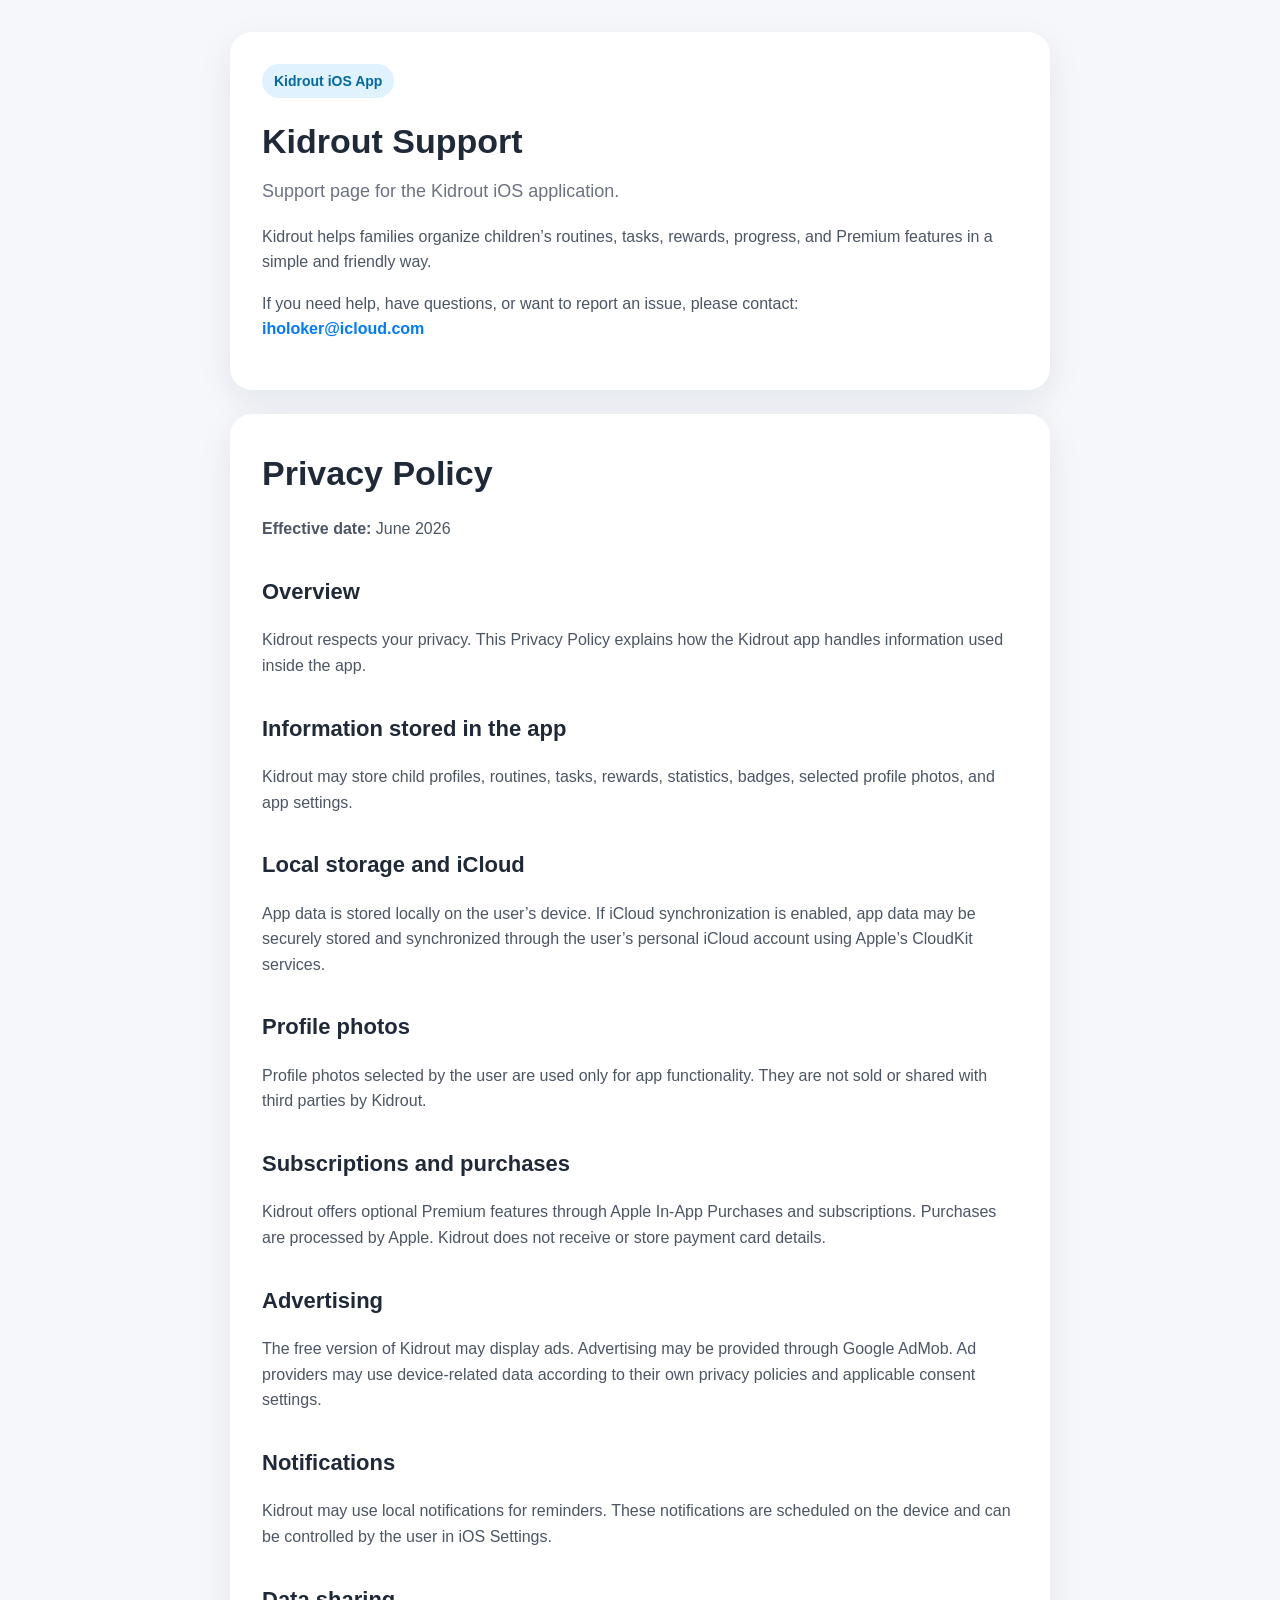
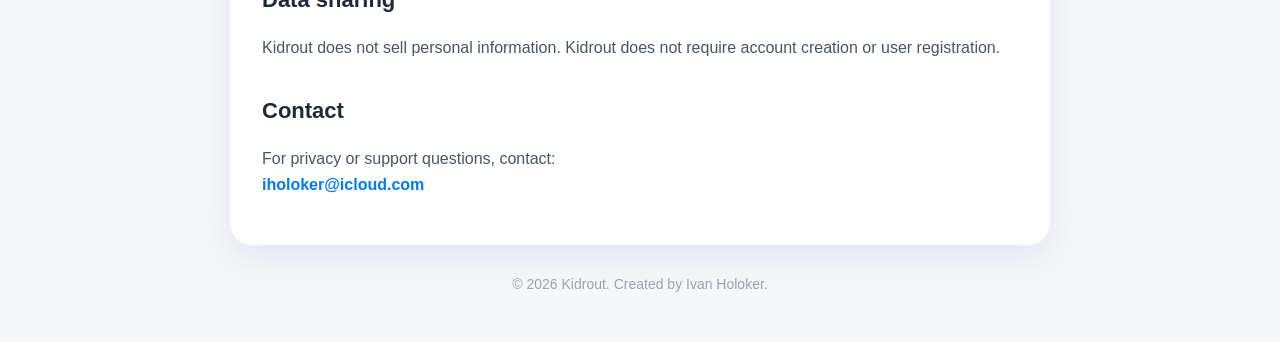
==== privacy.html @ a79673f6 "Add privacy policy page" ====
<!DOCTYPE html>
<html lang="en">
<head>
  <meta charset="UTF-8" />
  <meta name="viewport" content="width=device-width, initial-scale=1.0" />
  <title>Kidrout Support & Privacy Policy</title>
  <style>
    body {
      margin: 0;
      font-family: -apple-system, BlinkMacSystemFont, "Segoe UI", sans-serif;
      background: #f5f7fb;
      color: #1f2937;
      line-height: 1.6;
    }

    .container {
      max-width: 820px;
      margin: 0 auto;
      padding: 32px 20px;
    }

    .card {
      background: #ffffff;
      border-radius: 22px;
      padding: 32px;
      box-shadow: 0 12px 35px rgba(15, 23, 42, 0.08);
      margin-bottom: 24px;
    }

    h1 {
      font-size: 34px;
      margin: 0 0 8px;
    }

    h2 {
      margin-top: 32px;
      font-size: 22px;
    }

    p {
      color: #4b5563;
    }

    .subtitle {
      font-size: 18px;
      color: #6b7280;
      margin-top: 0;
    }

    .badge {
      display: inline-block;
      background: #e0f2fe;
      color: #0369a1;
      padding: 6px 12px;
      border-radius: 999px;
      font-size: 14px;
      font-weight: 600;
      margin-bottom: 16px;
    }

    a {
      color: #007aff;
      text-decoration: none;
      font-weight: 600;
    }

    a:hover {
      text-decoration: underline;
    }

    ul {
      padding-left: 20px;
      color: #4b5563;
    }

    .footer {
      text-align: center;
      color: #9ca3af;
      font-size: 14px;
      margin-top: 28px;
    }

    @media (max-width: 600px) {
      .card {
        padding: 24px;
        border-radius: 18px;
      }

      h1 {
        font-size: 30px;
      }
    }
  </style>
</head>

<body>
  <main class="container">
    <section class="card">
      <span class="badge">Kidrout iOS App</span>
      <h1>Kidrout Support</h1>
      <p class="subtitle">Support page for the Kidrout iOS application.</p>

      <p>
        Kidrout helps families organize children’s routines, tasks, rewards, progress, and Premium features in a simple and friendly way.
      </p>

      <p>
        If you need help, have questions, or want to report an issue, please contact:
        <br />
        <a href="mailto:iholoker@icloud.com">iholoker@icloud.com</a>
      </p>
    </section>

    <section class="card">
      <h1>Privacy Policy</h1>
      <p><strong>Effective date:</strong> June 2026</p>

      <h2>Overview</h2>
      <p>
        Kidrout respects your privacy. This Privacy Policy explains how the Kidrout app handles information used inside the app.
      </p>

      <h2>Information stored in the app</h2>
      <p>
        Kidrout may store child profiles, routines, tasks, rewards, statistics, badges, selected profile photos, and app settings.
      </p>

      <h2>Local storage and iCloud</h2>
      <p>
        App data is stored locally on the user’s device. If iCloud synchronization is enabled, app data may be securely stored and synchronized through the user’s personal iCloud account using Apple’s CloudKit services.
      </p>

      <h2>Profile photos</h2>
      <p>
        Profile photos selected by the user are used only for app functionality. They are not sold or shared with third parties by Kidrout.
      </p>

      <h2>Subscriptions and purchases</h2>
      <p>
        Kidrout offers optional Premium features through Apple In-App Purchases and subscriptions. Purchases are processed by Apple. Kidrout does not receive or store payment card details.
      </p>

      <h2>Advertising</h2>
      <p>
        The free version of Kidrout may display ads. Advertising may be provided through Google AdMob. Ad providers may use device-related data according to their own privacy policies and applicable consent settings.
      </p>

      <h2>Notifications</h2>
      <p>
        Kidrout may use local notifications for reminders. These notifications are scheduled on the device and can be controlled by the user in iOS Settings.
      </p>

      <h2>Data sharing</h2>
      <p>
        Kidrout does not sell personal information. Kidrout does not require account creation or user registration.
      </p>

      <h2>Contact</h2>
      <p>
        For privacy or support questions, contact:
        <br />
        <a href="mailto:iholoker@icloud.com">iholoker@icloud.com</a>
      </p>
    </section>

    <p class="footer">© 2026 Kidrout. Created by Ivan Holoker.</p>
  </main>
</body>
</html>
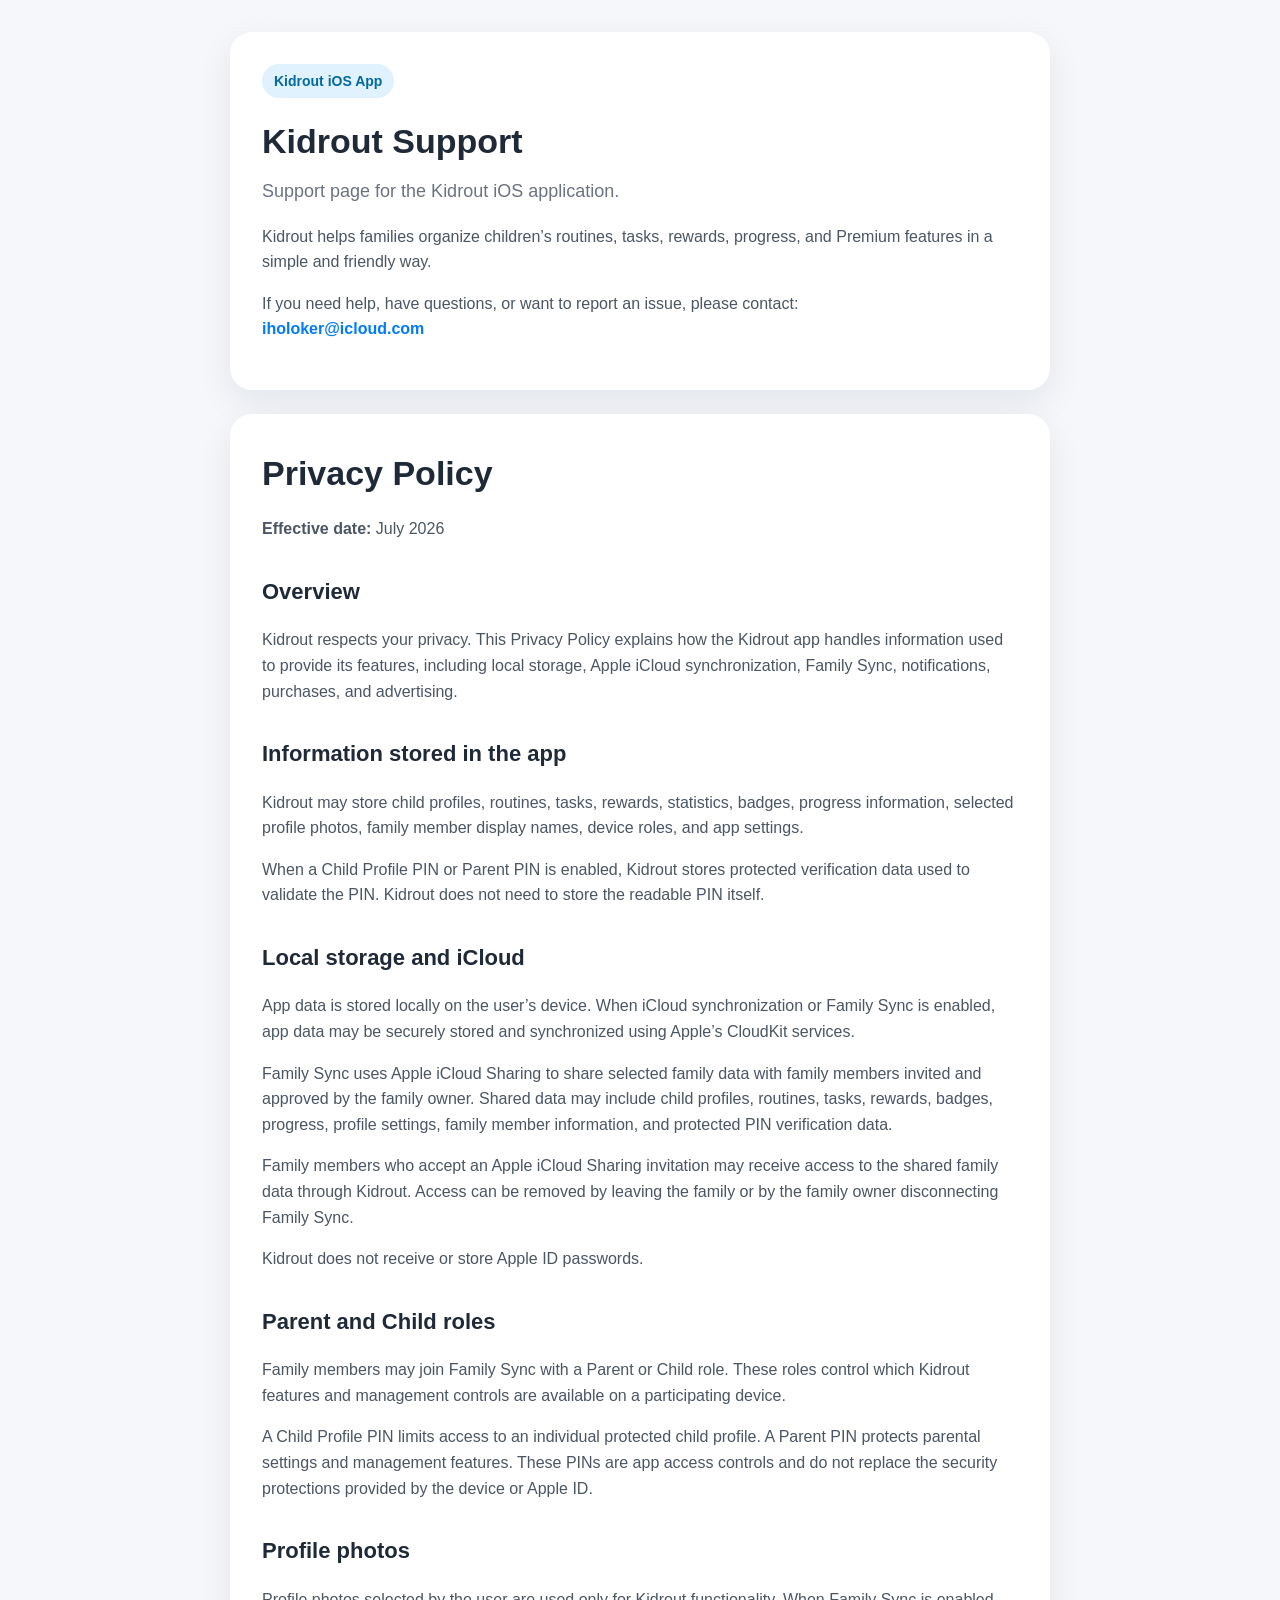
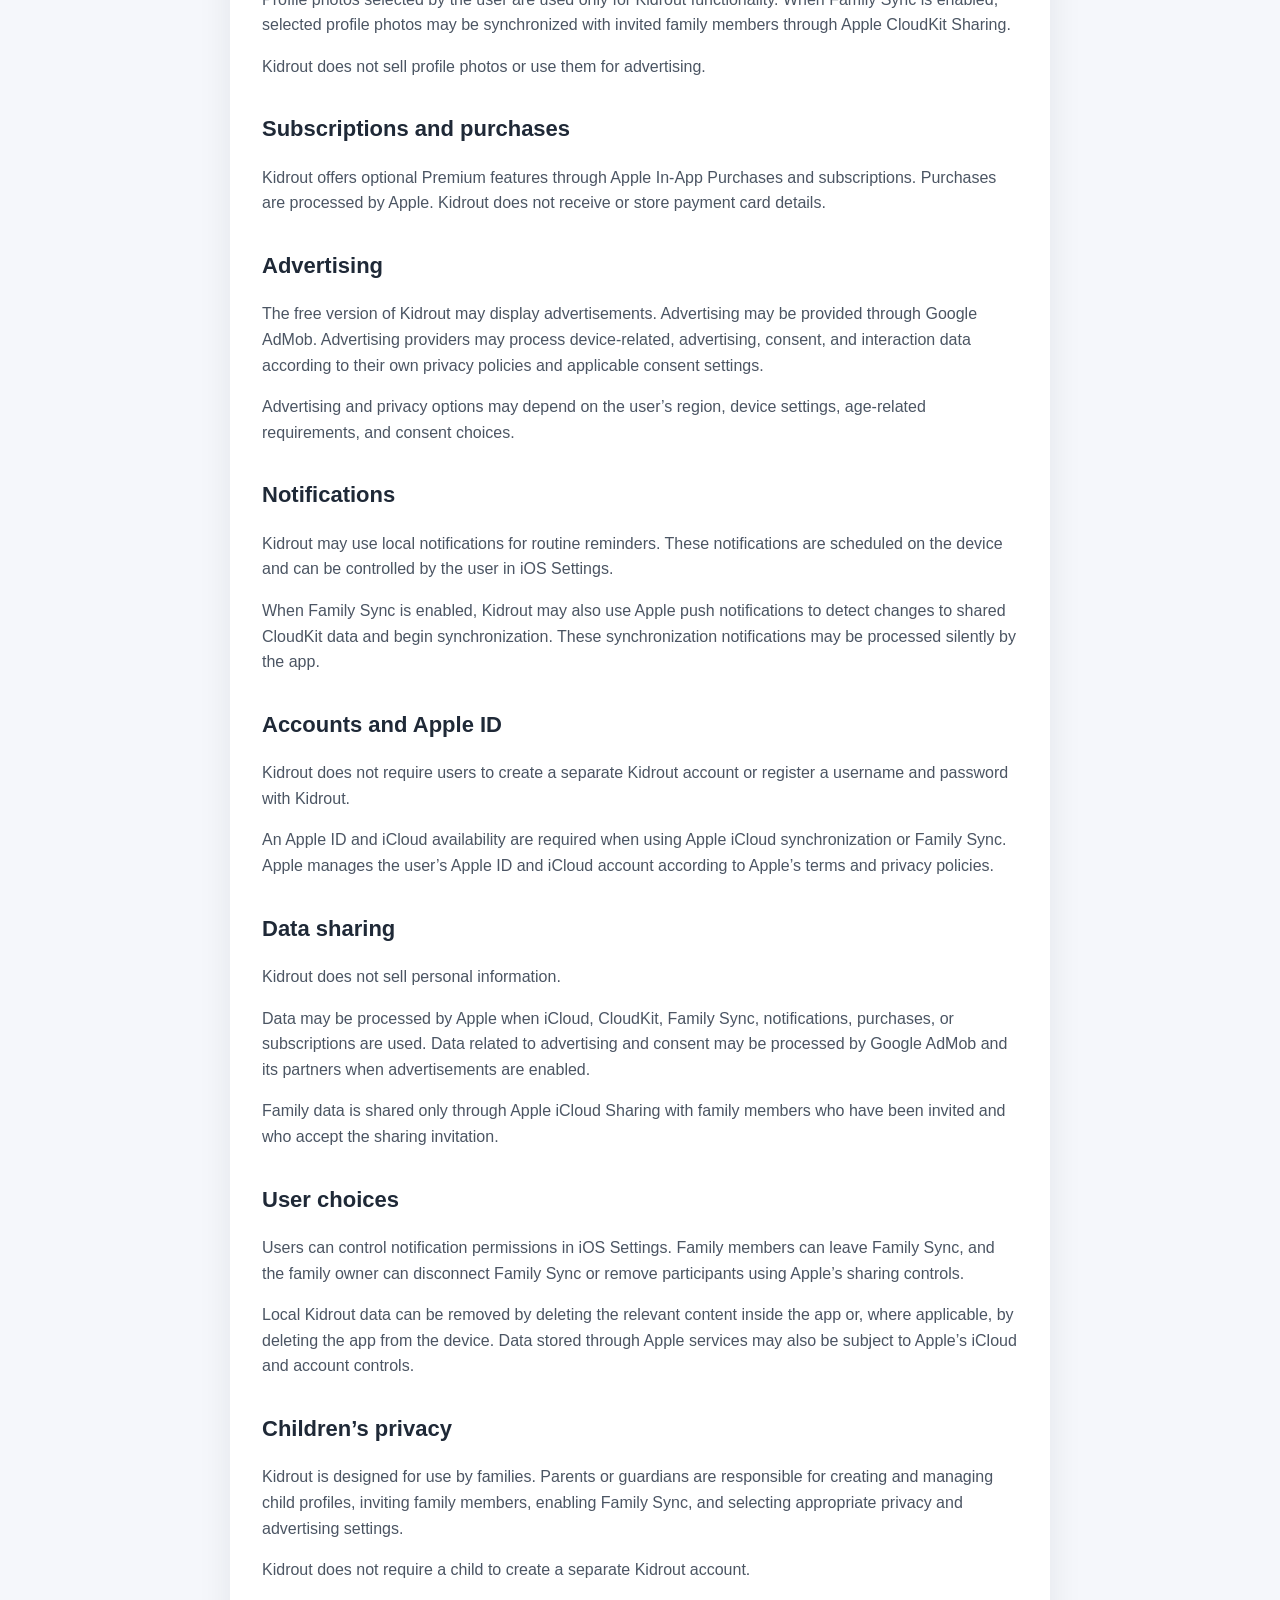
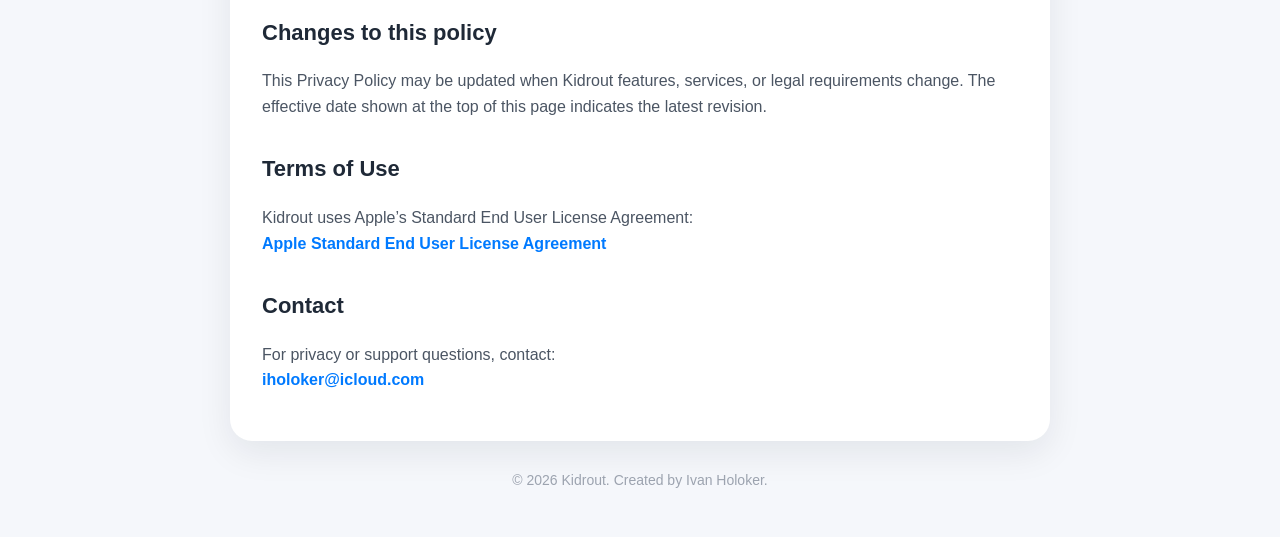
==== commit e64c51a2: "Update privacy policy for Family Sync 2.0" ====
--- a/privacy.html
+++ b/privacy.html
@@ -4,6 +4,7 @@
   <meta charset="UTF-8" />
   <meta name="viewport" content="width=device-width, initial-scale=1.0" />
   <title>Kidrout Support & Privacy Policy</title>
+
   <style>
     body {
       margin: 0;
@@ -97,15 +98,22 @@
   <main class="container">
     <section class="card">
       <span class="badge">Kidrout iOS App</span>
+
       <h1>Kidrout Support</h1>
-      <p class="subtitle">Support page for the Kidrout iOS application.</p>
-
-      <p>
-        Kidrout helps families organize children’s routines, tasks, rewards, progress, and Premium features in a simple and friendly way.
-      </p>
-
-      <p>
-        If you need help, have questions, or want to report an issue, please contact:
+
+      <p class="subtitle">
+        Support page for the Kidrout iOS application.
+      </p>
+
+      <p>
+        Kidrout helps families organize children’s routines, tasks,
+        rewards, progress, and Premium features in a simple and
+        friendly way.
+      </p>
+
+      <p>
+        If you need help, have questions, or want to report an issue,
+        please contact:
         <br />
         <a href="mailto:iholoker@icloud.com">iholoker@icloud.com</a>
       </p>
@@ -113,49 +121,217 @@
 
     <section class="card">
       <h1>Privacy Policy</h1>
-      <p><strong>Effective date:</strong> June 2026</p>
+
+      <p>
+        <strong>Effective date:</strong> July 2026
+      </p>
 
       <h2>Overview</h2>
-      <p>
-        Kidrout respects your privacy. This Privacy Policy explains how the Kidrout app handles information used inside the app.
+
+      <p>
+        Kidrout respects your privacy. This Privacy Policy explains how
+        the Kidrout app handles information used to provide its features,
+        including local storage, Apple iCloud synchronization, Family
+        Sync, notifications, purchases, and advertising.
       </p>
 
       <h2>Information stored in the app</h2>
-      <p>
-        Kidrout may store child profiles, routines, tasks, rewards, statistics, badges, selected profile photos, and app settings.
+
+      <p>
+        Kidrout may store child profiles, routines, tasks, rewards,
+        statistics, badges, progress information, selected profile
+        photos, family member display names, device roles, and app
+        settings.
+      </p>
+
+      <p>
+        When a Child Profile PIN or Parent PIN is enabled, Kidrout stores
+        protected verification data used to validate the PIN. Kidrout
+        does not need to store the readable PIN itself.
       </p>
 
       <h2>Local storage and iCloud</h2>
-      <p>
-        App data is stored locally on the user’s device. If iCloud synchronization is enabled, app data may be securely stored and synchronized through the user’s personal iCloud account using Apple’s CloudKit services.
+
+      <p>
+        App data is stored locally on the user’s device. When iCloud
+        synchronization or Family Sync is enabled, app data may be
+        securely stored and synchronized using Apple’s CloudKit
+        services.
+      </p>
+
+      <p>
+        Family Sync uses Apple iCloud Sharing to share selected family
+        data with family members invited and approved by the family
+        owner. Shared data may include child profiles, routines, tasks,
+        rewards, badges, progress, profile settings, family member
+        information, and protected PIN verification data.
+      </p>
+
+      <p>
+        Family members who accept an Apple iCloud Sharing invitation may
+        receive access to the shared family data through Kidrout. Access
+        can be removed by leaving the family or by the family owner
+        disconnecting Family Sync.
+      </p>
+
+      <p>
+        Kidrout does not receive or store Apple ID passwords.
+      </p>
+
+      <h2>Parent and Child roles</h2>
+
+      <p>
+        Family members may join Family Sync with a Parent or Child role.
+        These roles control which Kidrout features and management
+        controls are available on a participating device.
+      </p>
+
+      <p>
+        A Child Profile PIN limits access to an individual protected
+        child profile. A Parent PIN protects parental settings and
+        management features. These PINs are app access controls and do
+        not replace the security protections provided by the device or
+        Apple ID.
       </p>
 
       <h2>Profile photos</h2>
-      <p>
-        Profile photos selected by the user are used only for app functionality. They are not sold or shared with third parties by Kidrout.
+
+      <p>
+        Profile photos selected by the user are used only for Kidrout
+        functionality. When Family Sync is enabled, selected profile
+        photos may be synchronized with invited family members through
+        Apple CloudKit Sharing.
+      </p>
+
+      <p>
+        Kidrout does not sell profile photos or use them for advertising.
       </p>
 
       <h2>Subscriptions and purchases</h2>
-      <p>
-        Kidrout offers optional Premium features through Apple In-App Purchases and subscriptions. Purchases are processed by Apple. Kidrout does not receive or store payment card details.
+
+      <p>
+        Kidrout offers optional Premium features through Apple In-App
+        Purchases and subscriptions. Purchases are processed by Apple.
+        Kidrout does not receive or store payment card details.
       </p>
 
       <h2>Advertising</h2>
-      <p>
-        The free version of Kidrout may display ads. Advertising may be provided through Google AdMob. Ad providers may use device-related data according to their own privacy policies and applicable consent settings.
+
+      <p>
+        The free version of Kidrout may display advertisements.
+        Advertising may be provided through Google AdMob. Advertising
+        providers may process device-related, advertising, consent, and
+        interaction data according to their own privacy policies and
+        applicable consent settings.
+      </p>
+
+      <p>
+        Advertising and privacy options may depend on the user’s region,
+        device settings, age-related requirements, and consent choices.
       </p>
 
       <h2>Notifications</h2>
-      <p>
-        Kidrout may use local notifications for reminders. These notifications are scheduled on the device and can be controlled by the user in iOS Settings.
+
+      <p>
+        Kidrout may use local notifications for routine reminders. These
+        notifications are scheduled on the device and can be controlled
+        by the user in iOS Settings.
+      </p>
+
+      <p>
+        When Family Sync is enabled, Kidrout may also use Apple push
+        notifications to detect changes to shared CloudKit data and
+        begin synchronization. These synchronization notifications may
+        be processed silently by the app.
+      </p>
+
+      <h2>Accounts and Apple ID</h2>
+
+      <p>
+        Kidrout does not require users to create a separate Kidrout
+        account or register a username and password with Kidrout.
+      </p>
+
+      <p>
+        An Apple ID and iCloud availability are required when using
+        Apple iCloud synchronization or Family Sync. Apple manages the
+        user’s Apple ID and iCloud account according to Apple’s terms
+        and privacy policies.
       </p>
 
       <h2>Data sharing</h2>
-      <p>
-        Kidrout does not sell personal information. Kidrout does not require account creation or user registration.
+
+      <p>
+        Kidrout does not sell personal information.
+      </p>
+
+      <p>
+        Data may be processed by Apple when iCloud, CloudKit, Family
+        Sync, notifications, purchases, or subscriptions are used. Data
+        related to advertising and consent may be processed by Google
+        AdMob and its partners when advertisements are enabled.
+      </p>
+
+      <p>
+        Family data is shared only through Apple iCloud Sharing with
+        family members who have been invited and who accept the sharing
+        invitation.
+      </p>
+
+      <h2>User choices</h2>
+
+      <p>
+        Users can control notification permissions in iOS Settings.
+        Family members can leave Family Sync, and the family owner can
+        disconnect Family Sync or remove participants using Apple’s
+        sharing controls.
+      </p>
+
+      <p>
+        Local Kidrout data can be removed by deleting the relevant
+        content inside the app or, where applicable, by deleting the app
+        from the device. Data stored through Apple services may also be
+        subject to Apple’s iCloud and account controls.
+      </p>
+
+      <h2>Children’s privacy</h2>
+
+      <p>
+        Kidrout is designed for use by families. Parents or guardians
+        are responsible for creating and managing child profiles,
+        inviting family members, enabling Family Sync, and selecting
+        appropriate privacy and advertising settings.
+      </p>
+
+      <p>
+        Kidrout does not require a child to create a separate Kidrout
+        account.
+      </p>
+
+      <h2>Changes to this policy</h2>
+
+      <p>
+        This Privacy Policy may be updated when Kidrout features,
+        services, or legal requirements change. The effective date shown
+        at the top of this page indicates the latest revision.
+      </p>
+
+      <h2>Terms of Use</h2>
+
+      <p>
+        Kidrout uses Apple’s Standard End User License Agreement:
+        <br />
+        <a
+          href="https://www.apple.com/legal/internet-services/itunes/dev/stdeula/"
+          target="_blank"
+          rel="noopener noreferrer"
+        >
+          Apple Standard End User License Agreement
+        </a>
       </p>
 
       <h2>Contact</h2>
+
       <p>
         For privacy or support questions, contact:
         <br />
@@ -163,7 +339,9 @@
       </p>
     </section>
 
-    <p class="footer">© 2026 Kidrout. Created by Ivan Holoker.</p>
+    <p class="footer">
+      © 2026 Kidrout. Created by Ivan Holoker.
+    </p>
   </main>
 </body>
 </html>
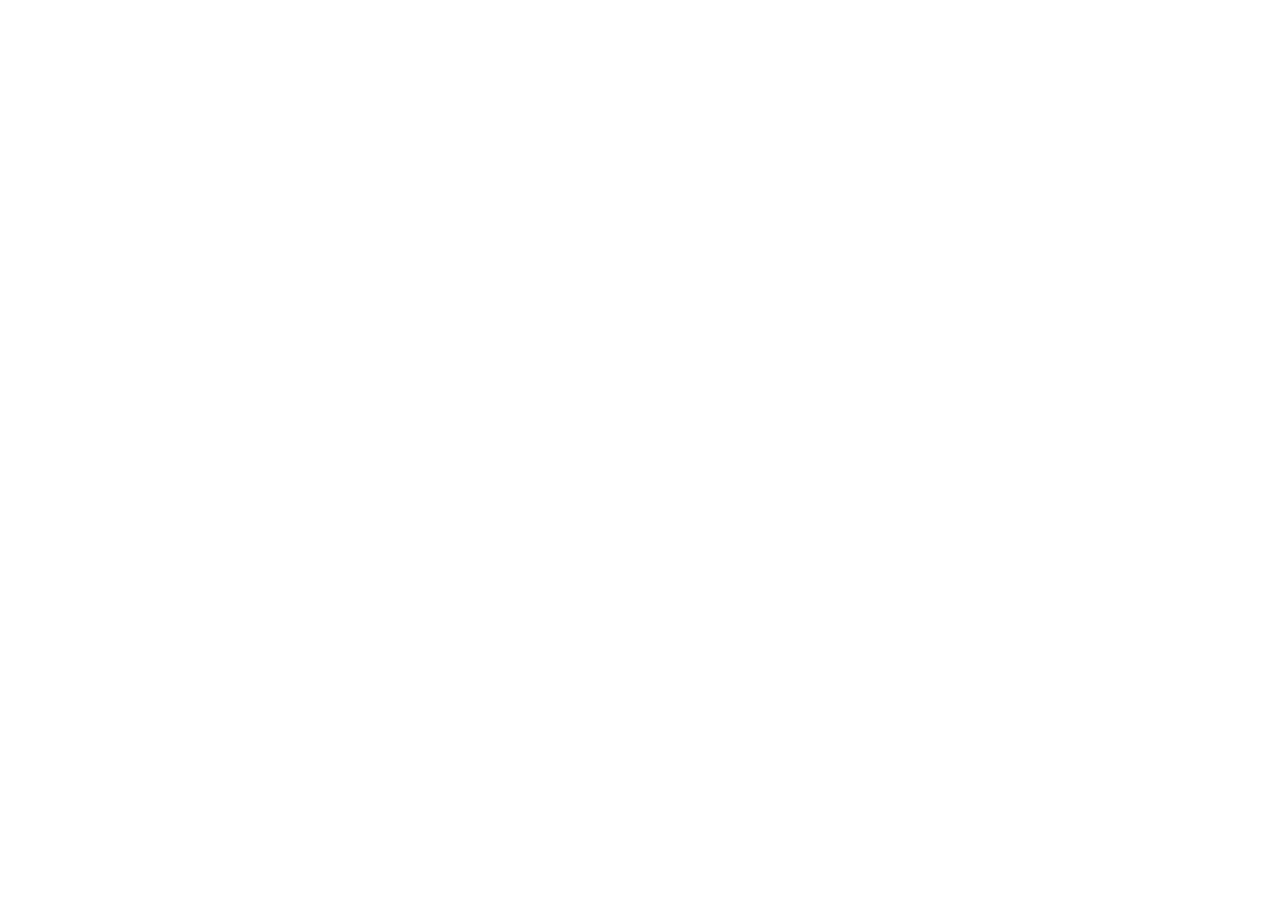
==== commit f5df32ca: "Update privacy.html" ====
--- a/privacy.html
+++ b/privacy.html
@@ -1,347 +1,2 @@
-<!DOCTYPE html>
-<html lang="en">
-<head>
-  <meta charset="UTF-8" />
-  <meta name="viewport" content="width=device-width, initial-scale=1.0" />
-  <title>Kidrout Support & Privacy Policy</title>
-
-  <style>
-    body {
-      margin: 0;
-      font-family: -apple-system, BlinkMacSystemFont, "Segoe UI", sans-serif;
-      background: #f5f7fb;
-      color: #1f2937;
-      line-height: 1.6;
-    }
-
-    .container {
-      max-width: 820px;
-      margin: 0 auto;
-      padding: 32px 20px;
-    }
-
-    .card {
-      background: #ffffff;
-      border-radius: 22px;
-      padding: 32px;
-      box-shadow: 0 12px 35px rgba(15, 23, 42, 0.08);
-      margin-bottom: 24px;
-    }
-
-    h1 {
-      font-size: 34px;
-      margin: 0 0 8px;
-    }
-
-    h2 {
-      margin-top: 32px;
-      font-size: 22px;
-    }
-
-    p {
-      color: #4b5563;
-    }
-
-    .subtitle {
-      font-size: 18px;
-      color: #6b7280;
-      margin-top: 0;
-    }
-
-    .badge {
-      display: inline-block;
-      background: #e0f2fe;
-      color: #0369a1;
-      padding: 6px 12px;
-      border-radius: 999px;
-      font-size: 14px;
-      font-weight: 600;
-      margin-bottom: 16px;
-    }
-
-    a {
-      color: #007aff;
-      text-decoration: none;
-      font-weight: 600;
-    }
-
-    a:hover {
-      text-decoration: underline;
-    }
-
-    ul {
-      padding-left: 20px;
-      color: #4b5563;
-    }
-
-    .footer {
-      text-align: center;
-      color: #9ca3af;
-      font-size: 14px;
-      margin-top: 28px;
-    }
-
-    @media (max-width: 600px) {
-      .card {
-        padding: 24px;
-        border-radius: 18px;
-      }
-
-      h1 {
-        font-size: 30px;
-      }
-    }
-  </style>
-</head>
-
-<body>
-  <main class="container">
-    <section class="card">
-      <span class="badge">Kidrout iOS App</span>
-
-      <h1>Kidrout Support</h1>
-
-      <p class="subtitle">
-        Support page for the Kidrout iOS application.
-      </p>
-
-      <p>
-        Kidrout helps families organize children’s routines, tasks,
-        rewards, progress, and Premium features in a simple and
-        friendly way.
-      </p>
-
-      <p>
-        If you need help, have questions, or want to report an issue,
-        please contact:
-        <br />
-        <a href="mailto:iholoker@icloud.com">iholoker@icloud.com</a>
-      </p>
-    </section>
-
-    <section class="card">
-      <h1>Privacy Policy</h1>
-
-      <p>
-        <strong>Effective date:</strong> July 2026
-      </p>
-
-      <h2>Overview</h2>
-
-      <p>
-        Kidrout respects your privacy. This Privacy Policy explains how
-        the Kidrout app handles information used to provide its features,
-        including local storage, Apple iCloud synchronization, Family
-        Sync, notifications, purchases, and advertising.
-      </p>
-
-      <h2>Information stored in the app</h2>
-
-      <p>
-        Kidrout may store child profiles, routines, tasks, rewards,
-        statistics, badges, progress information, selected profile
-        photos, family member display names, device roles, and app
-        settings.
-      </p>
-
-      <p>
-        When a Child Profile PIN or Parent PIN is enabled, Kidrout stores
-        protected verification data used to validate the PIN. Kidrout
-        does not need to store the readable PIN itself.
-      </p>
-
-      <h2>Local storage and iCloud</h2>
-
-      <p>
-        App data is stored locally on the user’s device. When iCloud
-        synchronization or Family Sync is enabled, app data may be
-        securely stored and synchronized using Apple’s CloudKit
-        services.
-      </p>
-
-      <p>
-        Family Sync uses Apple iCloud Sharing to share selected family
-        data with family members invited and approved by the family
-        owner. Shared data may include child profiles, routines, tasks,
-        rewards, badges, progress, profile settings, family member
-        information, and protected PIN verification data.
-      </p>
-
-      <p>
-        Family members who accept an Apple iCloud Sharing invitation may
-        receive access to the shared family data through Kidrout. Access
-        can be removed by leaving the family or by the family owner
-        disconnecting Family Sync.
-      </p>
-
-      <p>
-        Kidrout does not receive or store Apple ID passwords.
-      </p>
-
-      <h2>Parent and Child roles</h2>
-
-      <p>
-        Family members may join Family Sync with a Parent or Child role.
-        These roles control which Kidrout features and management
-        controls are available on a participating device.
-      </p>
-
-      <p>
-        A Child Profile PIN limits access to an individual protected
-        child profile. A Parent PIN protects parental settings and
-        management features. These PINs are app access controls and do
-        not replace the security protections provided by the device or
-        Apple ID.
-      </p>
-
-      <h2>Profile photos</h2>
-
-      <p>
-        Profile photos selected by the user are used only for Kidrout
-        functionality. When Family Sync is enabled, selected profile
-        photos may be synchronized with invited family members through
-        Apple CloudKit Sharing.
-      </p>
-
-      <p>
-        Kidrout does not sell profile photos or use them for advertising.
-      </p>
-
-      <h2>Subscriptions and purchases</h2>
-
-      <p>
-        Kidrout offers optional Premium features through Apple In-App
-        Purchases and subscriptions. Purchases are processed by Apple.
-        Kidrout does not receive or store payment card details.
-      </p>
-
-      <h2>Advertising</h2>
-
-      <p>
-        The free version of Kidrout may display advertisements.
-        Advertising may be provided through Google AdMob. Advertising
-        providers may process device-related, advertising, consent, and
-        interaction data according to their own privacy policies and
-        applicable consent settings.
-      </p>
-
-      <p>
-        Advertising and privacy options may depend on the user’s region,
-        device settings, age-related requirements, and consent choices.
-      </p>
-
-      <h2>Notifications</h2>
-
-      <p>
-        Kidrout may use local notifications for routine reminders. These
-        notifications are scheduled on the device and can be controlled
-        by the user in iOS Settings.
-      </p>
-
-      <p>
-        When Family Sync is enabled, Kidrout may also use Apple push
-        notifications to detect changes to shared CloudKit data and
-        begin synchronization. These synchronization notifications may
-        be processed silently by the app.
-      </p>
-
-      <h2>Accounts and Apple ID</h2>
-
-      <p>
-        Kidrout does not require users to create a separate Kidrout
-        account or register a username and password with Kidrout.
-      </p>
-
-      <p>
-        An Apple ID and iCloud availability are required when using
-        Apple iCloud synchronization or Family Sync. Apple manages the
-        user’s Apple ID and iCloud account according to Apple’s terms
-        and privacy policies.
-      </p>
-
-      <h2>Data sharing</h2>
-
-      <p>
-        Kidrout does not sell personal information.
-      </p>
-
-      <p>
-        Data may be processed by Apple when iCloud, CloudKit, Family
-        Sync, notifications, purchases, or subscriptions are used. Data
-        related to advertising and consent may be processed by Google
-        AdMob and its partners when advertisements are enabled.
-      </p>
-
-      <p>
-        Family data is shared only through Apple iCloud Sharing with
-        family members who have been invited and who accept the sharing
-        invitation.
-      </p>
-
-      <h2>User choices</h2>
-
-      <p>
-        Users can control notification permissions in iOS Settings.
-        Family members can leave Family Sync, and the family owner can
-        disconnect Family Sync or remove participants using Apple’s
-        sharing controls.
-      </p>
-
-      <p>
-        Local Kidrout data can be removed by deleting the relevant
-        content inside the app or, where applicable, by deleting the app
-        from the device. Data stored through Apple services may also be
-        subject to Apple’s iCloud and account controls.
-      </p>
-
-      <h2>Children’s privacy</h2>
-
-      <p>
-        Kidrout is designed for use by families. Parents or guardians
-        are responsible for creating and managing child profiles,
-        inviting family members, enabling Family Sync, and selecting
-        appropriate privacy and advertising settings.
-      </p>
-
-      <p>
-        Kidrout does not require a child to create a separate Kidrout
-        account.
-      </p>
-
-      <h2>Changes to this policy</h2>
-
-      <p>
-        This Privacy Policy may be updated when Kidrout features,
-        services, or legal requirements change. The effective date shown
-        at the top of this page indicates the latest revision.
-      </p>
-
-      <h2>Terms of Use</h2>
-
-      <p>
-        Kidrout uses Apple’s Standard End User License Agreement:
-        <br />
-        <a
-          href="https://www.apple.com/legal/internet-services/itunes/dev/stdeula/"
-          target="_blank"
-          rel="noopener noreferrer"
-        >
-          Apple Standard End User License Agreement
-        </a>
-      </p>
-
-      <h2>Contact</h2>
-
-      <p>
-        For privacy or support questions, contact:
-        <br />
-        <a href="mailto:iholoker@icloud.com">iholoker@icloud.com</a>
-      </p>
-    </section>
-
-    <p class="footer">
-      © 2026 Kidrout. Created by Ivan Holoker.
-    </p>
-  </main>
-</body>
-</html>
+<!doctype html>
+<html lang="en"><head><meta charset="utf-8"><meta name="viewport" content="width=device-width,initial-scale=1"><title>Kidrout — Privacy and support</title><link rel="canonical" href="https://holoker.eu/kidrout-privacy/"><meta http-equiv="refresh" content="0;url=https://holoker.eu/kidrout-privacy/"></head><body><h1>Kidrout privacy and support</h1><p>The current policy and support information are available on <a href="https://holoker.eu/kidrout-privacy/">holoker.eu</a>.</p></body></html>
